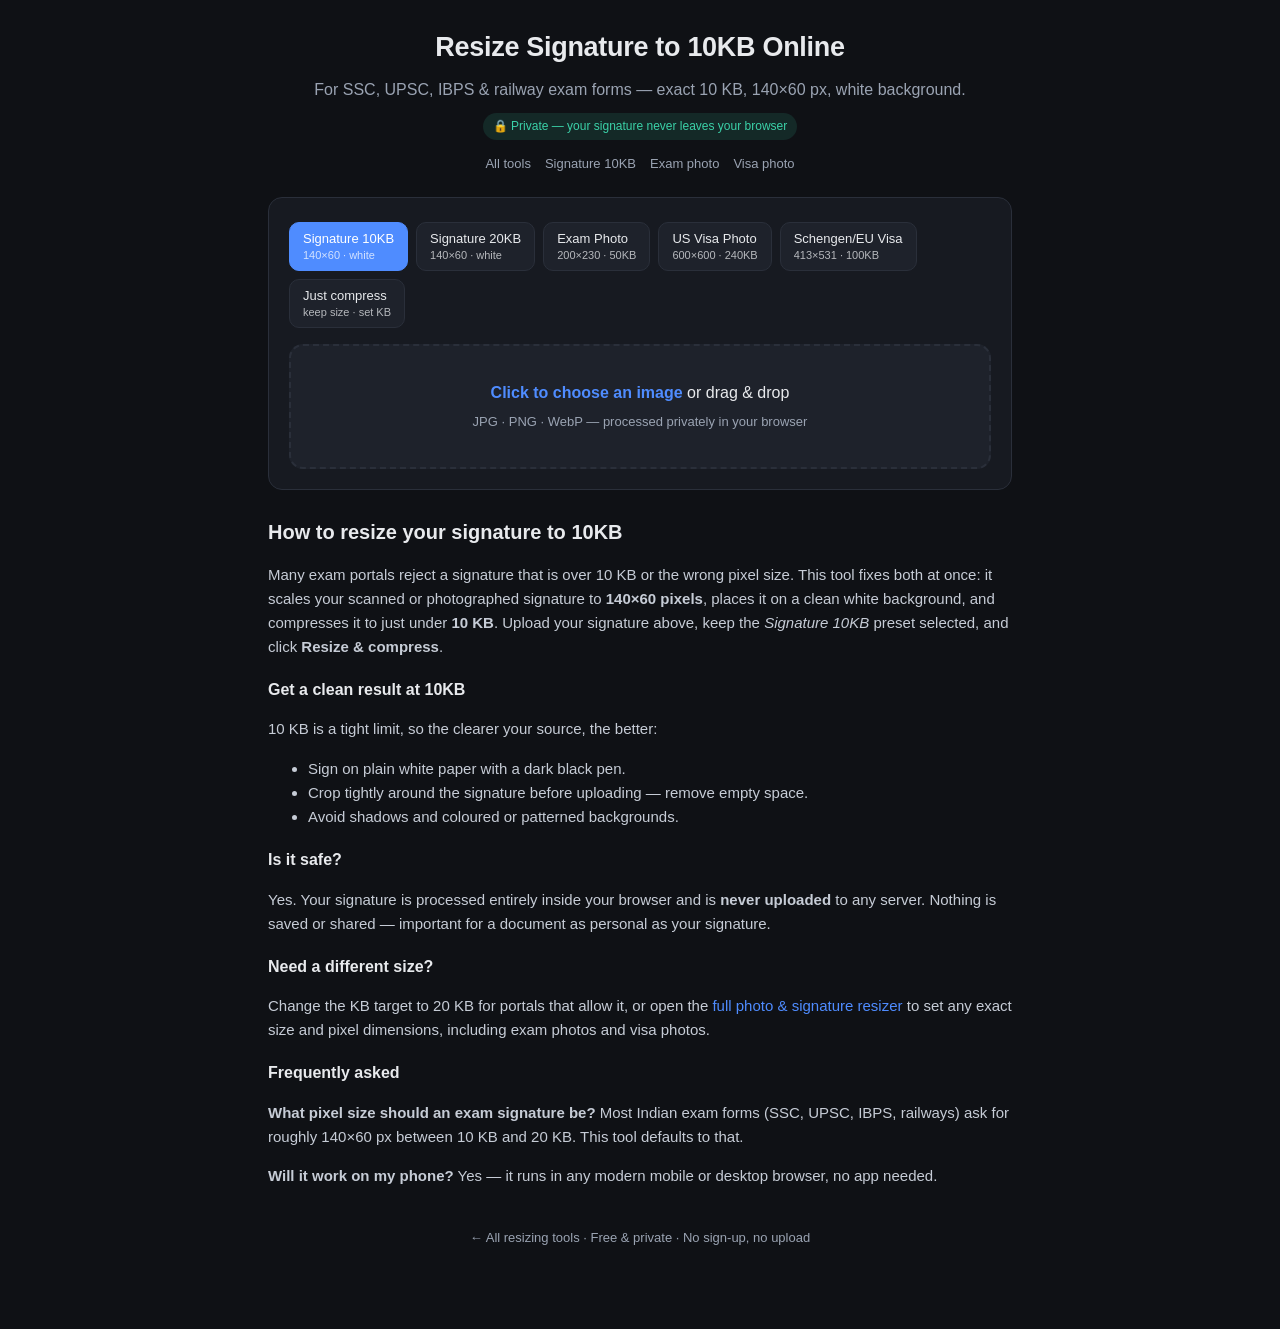
==== resize-signature-to-10kb.html @ f1ba26f4 "Launch: photo & signature resizer (exact KB + exact pixels, client-side) Co-Authored-By: Claude Opus" ====
<!DOCTYPE html>
<html lang="en">
<head>
<meta charset="UTF-8">
<meta name="viewport" content="width=device-width, initial-scale=1.0">
<title>Resize Signature to 10KB Online — Free, for SSC, UPSC &amp; Exam Forms</title>
<meta name="description" content="Resize your signature to 10KB online for SSC, UPSC, IBPS and railway exam forms. Set exact KB and pixel size (140×60) with a white background. Free, no upload — 100% in your browser.">
<meta name="robots" content="index, follow">
<meta property="og:title" content="Resize Signature to 10KB Online — Free & Private">
<meta property="og:description" content="Shrink a scanned signature to exactly 10KB and 140×60 px for exam forms, right in your browser. Nothing uploaded.">
<meta property="og:type" content="website">
<link rel="icon" href="favicon.svg" type="image/svg+xml">
<link rel="stylesheet" href="assets/style.css">
</head>
<body>
<div class="wrap">
  <header class="site">
    <h1>Resize Signature to 10KB Online</h1>
    <p class="sub">For SSC, UPSC, IBPS &amp; railway exam forms — exact 10&nbsp;KB, 140×60&nbsp;px, white background.</p>
    <span class="badge">🔒 Private — your signature never leaves your browser</span>
    <nav class="nav">
      <a href="index.html">All tools</a>
      <a href="resize-signature-to-10kb.html">Signature 10KB</a>
      <a href="index.html">Exam photo</a>
      <a href="index.html">Visa photo</a>
    </nav>
  </header>

  <div id="app-tool" data-preset="sig10"></div>

  <section class="content">
    <h2>How to resize your signature to 10KB</h2>
    <p>Many exam portals reject a signature that is over 10&nbsp;KB or the wrong pixel size. This tool fixes both at once:
    it scales your scanned or photographed signature to <strong>140×60&nbsp;pixels</strong>, places it on a clean white
    background, and compresses it to just under <strong>10&nbsp;KB</strong>. Upload your signature above, keep the
    <em>Signature 10KB</em> preset selected, and click <strong>Resize &amp; compress</strong>.</p>

    <h3>Get a clean result at 10KB</h3>
    <p>10&nbsp;KB is a tight limit, so the clearer your source, the better:</p>
    <ul>
      <li>Sign on plain white paper with a dark black pen.</li>
      <li>Crop tightly around the signature before uploading — remove empty space.</li>
      <li>Avoid shadows and coloured or patterned backgrounds.</li>
    </ul>

    <h3>Is it safe?</h3>
    <p>Yes. Your signature is processed entirely inside your browser and is <strong>never uploaded</strong> to any
    server. Nothing is saved or shared — important for a document as personal as your signature.</p>

    <h3>Need a different size?</h3>
    <p>Change the KB target to 20&nbsp;KB for portals that allow it, or open the
    <a href="index.html">full photo &amp; signature resizer</a> to set any exact size and pixel dimensions, including
    exam photos and visa photos.</p>

    <h3>Frequently asked</h3>
    <p><strong>What pixel size should an exam signature be?</strong> Most Indian exam forms (SSC, UPSC, IBPS, railways)
    ask for roughly 140×60&nbsp;px between 10&nbsp;KB and 20&nbsp;KB. This tool defaults to that.</p>
    <p><strong>Will it work on my phone?</strong> Yes — it runs in any modern mobile or desktop browser, no app needed.</p>
  </section>

  <footer>
    <a href="index.html">← All resizing tools</a> · Free &amp; private · No sign-up, no upload
  </footer>
</div>
<script src="assets/app.js"></script>
</body>
</html>
---- assets/style.css ----
:root{
  --bg:#0f1115; --card:#171a21; --card2:#1e222b; --line:#2a2f3a;
  --fg:#e8eaed; --muted:#9aa3b2; --accent:#4f8cff; --accent2:#3bd1a8;
  --danger:#ff6b6b; --radius:14px;
}
*{box-sizing:border-box}
body{margin:0;font-family:-apple-system,BlinkMacSystemFont,"Segoe UI",Roboto,Helvetica,Arial,sans-serif;
  background:var(--bg);color:var(--fg);line-height:1.6;}
a{color:var(--accent);text-decoration:none;}
a:hover{text-decoration:underline;}
.wrap{max-width:780px;margin:0 auto;padding:26px 18px 80px;}
header.site{text-align:center;margin-bottom:22px;}
header.site h1{font-size:27px;margin:0 0 8px;letter-spacing:-.3px;}
header.site .sub{color:var(--muted);font-size:16px;margin:0;}
.badge{display:inline-block;background:rgba(59,209,168,.12);color:var(--accent2);
  padding:4px 10px;border-radius:999px;font-size:12px;margin-top:10px;}
.nav{display:flex;gap:14px;flex-wrap:wrap;justify-content:center;font-size:13px;margin:14px 0 0;}
.nav a{color:var(--muted);}
.card{background:var(--card);border:1px solid var(--line);border-radius:var(--radius);padding:20px;margin-bottom:18px;}

/* tool */
.drop{border:2px dashed var(--line);border-radius:var(--radius);padding:34px 18px;text-align:center;
  cursor:pointer;transition:.15s;background:var(--card2);}
.drop.drag{border-color:var(--accent);background:rgba(79,140,255,.08);}
.drop strong{color:var(--accent);}
.drop p{margin:6px 0 0;color:var(--muted);font-size:13px;}
.presets{display:flex;flex-wrap:wrap;gap:8px;margin:4px 0 16px;}
.preset{background:var(--card2);border:1px solid var(--line);color:var(--fg);padding:8px 13px;
  border-radius:10px;cursor:pointer;font-size:13px;transition:.12s;text-align:left;line-height:1.3;}
.preset:hover{border-color:var(--accent);}
.preset.active{background:var(--accent);border-color:var(--accent);color:#fff;}
.preset small{display:block;opacity:.75;font-size:11px;}
.controls{display:none;margin-top:16px;}
.grid{display:grid;grid-template-columns:1fr 1fr;gap:12px;margin-bottom:14px;}
.field label{display:block;font-size:12px;color:var(--muted);margin-bottom:4px;}
.field input,.field select{width:100%;background:var(--card2);border:1px solid var(--line);
  color:var(--fg);padding:9px 11px;border-radius:10px;font-size:14px;}
.kbchips{display:flex;gap:6px;flex-wrap:wrap;margin-top:6px;}
.kbchip{background:var(--card2);border:1px solid var(--line);color:var(--muted);padding:4px 10px;
  border-radius:999px;cursor:pointer;font-size:12px;}
.kbchip.active{background:var(--accent);border-color:var(--accent);color:#fff;}
.btn{background:var(--accent);color:#fff;border:none;padding:13px 22px;border-radius:11px;
  font-size:15px;font-weight:600;cursor:pointer;transition:.12s;width:100%;}
.btn:hover{filter:brightness(1.08);}
.btn:disabled{opacity:.5;cursor:not-allowed;}
.btn.ghost{background:var(--card2);border:1px solid var(--line);color:var(--fg);}
.result{display:none;margin-top:16px;}
.preview{display:flex;gap:16px;align-items:center;flex-wrap:wrap;}
.preview img{max-width:140px;max-height:140px;border-radius:10px;border:1px solid var(--line);background:#fff;}
.stats{flex:1;min-width:200px;font-size:14px;}
.stats div{display:flex;justify-content:space-between;padding:4px 0;border-bottom:1px solid var(--line);}
.stats .big{color:var(--accent2);font-weight:700;}
.note{font-size:13px;color:var(--muted);margin-top:10px;}
.warn{color:var(--danger);}

/* content */
.content h2{font-size:20px;margin:26px 0 10px;}
.content h3{font-size:16px;margin:18px 0 6px;}
.content p,.content li{color:#c6ccd6;font-size:15px;}
footer{text-align:center;color:var(--muted);font-size:13px;margin-top:40px;}
footer a{color:var(--muted);}
@media(max-width:480px){.grid{grid-template-columns:1fr;}}
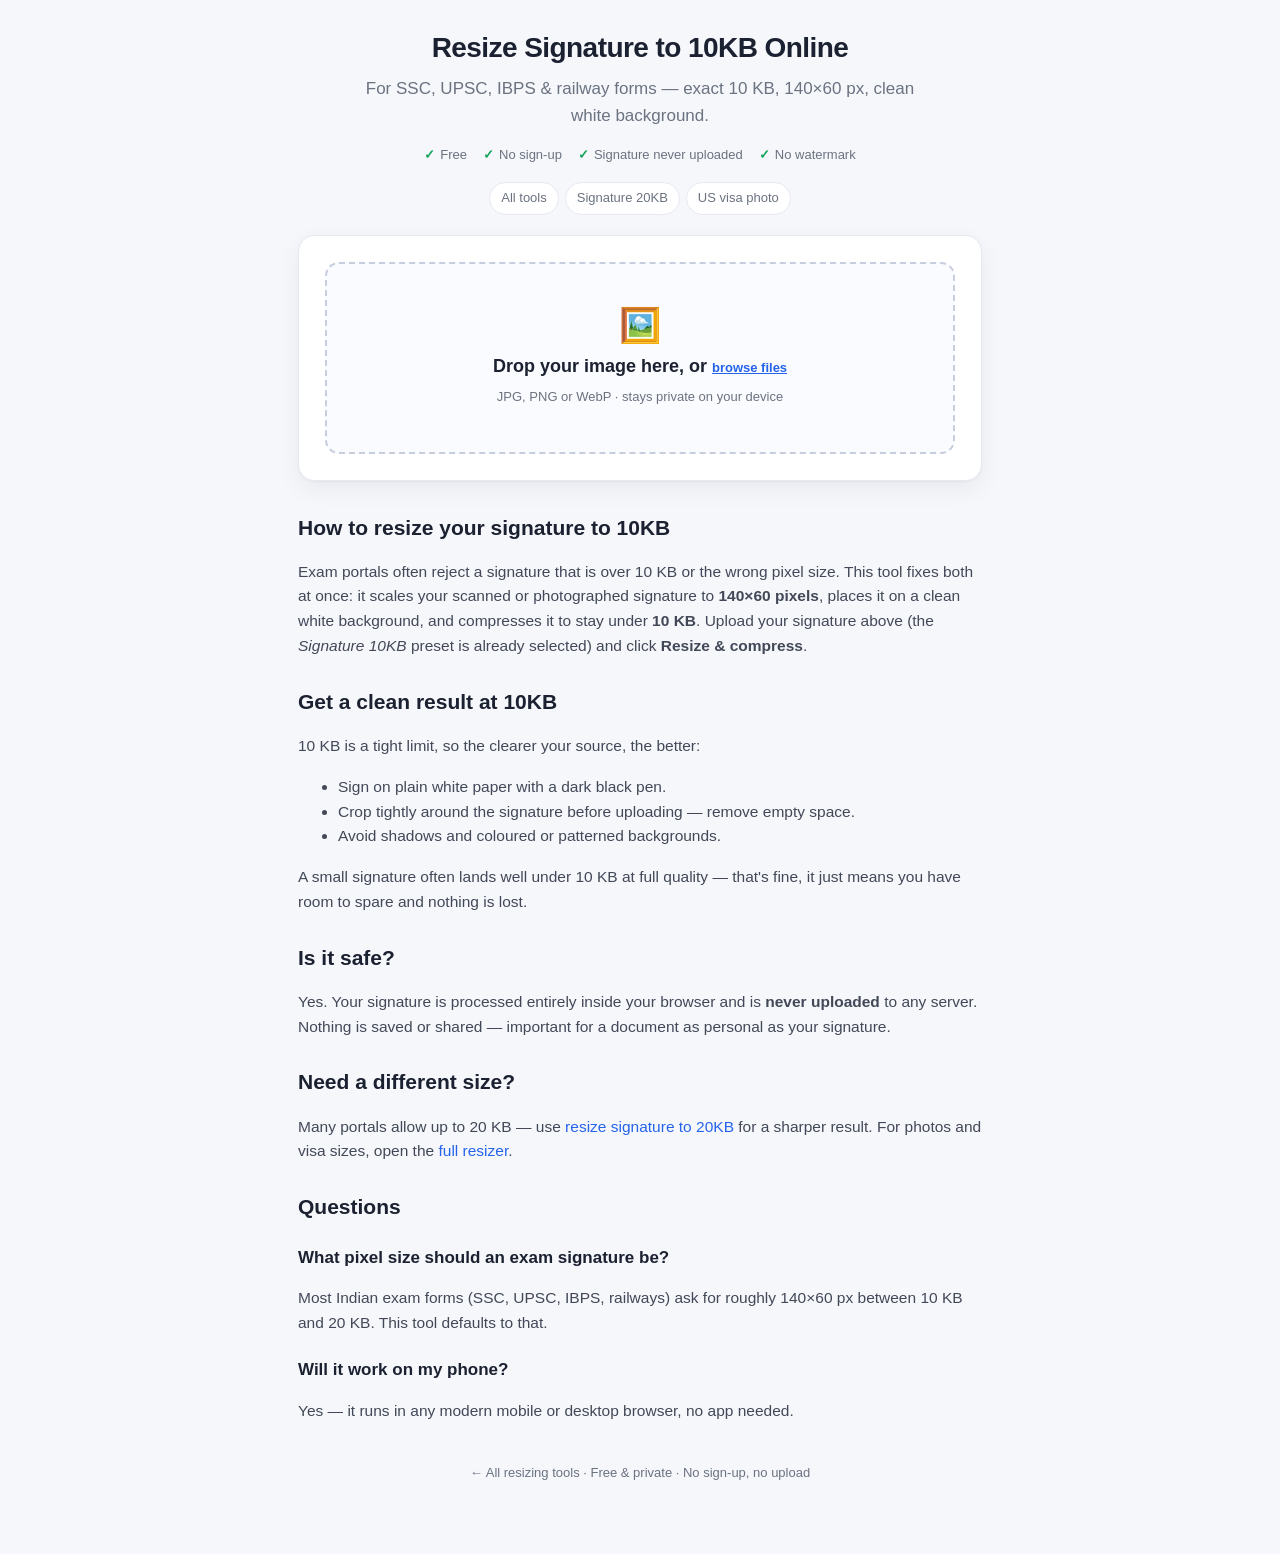
==== commit 29a48322: "Redesign: light trustworthy UI, compress-first default, before/after, clearer messaging; add signatu" ====
--- a/resize-signature-to-10kb.html
+++ b/resize-signature-to-10kb.html
@@ -4,63 +4,64 @@
 <meta charset="UTF-8">
 <meta name="viewport" content="width=device-width, initial-scale=1.0">
 <title>Resize Signature to 10KB Online — Free, for SSC, UPSC &amp; Exam Forms</title>
-<meta name="description" content="Resize your signature to 10KB online for SSC, UPSC, IBPS and railway exam forms. Set exact KB and pixel size (140×60) with a white background. Free, no upload — 100% in your browser.">
+<meta name="description" content="Resize your signature to 10KB online for SSC, UPSC, IBPS and railway exam forms. Set exact 10KB and 140×60 pixels with a white background. Free, no upload — 100% in your browser.">
 <meta name="robots" content="index, follow">
 <meta property="og:title" content="Resize Signature to 10KB Online — Free & Private">
 <meta property="og:description" content="Shrink a scanned signature to exactly 10KB and 140×60 px for exam forms, right in your browser. Nothing uploaded.">
 <meta property="og:type" content="website">
 <link rel="icon" href="favicon.svg" type="image/svg+xml">
+<link rel="canonical" href="https://lemonsea-ai.github.io/photo-signature-resizer/resize-signature-to-10kb.html">
 <link rel="stylesheet" href="assets/style.css">
 </head>
 <body>
 <div class="wrap">
   <header class="site">
     <h1>Resize Signature to 10KB Online</h1>
-    <p class="sub">For SSC, UPSC, IBPS &amp; railway exam forms — exact 10&nbsp;KB, 140×60&nbsp;px, white background.</p>
-    <span class="badge">🔒 Private — your signature never leaves your browser</span>
+    <p class="sub">For SSC, UPSC, IBPS &amp; railway forms — exact 10&nbsp;KB, 140×60&nbsp;px, clean white background.</p>
+    <div class="trust"><span>Free</span><span>No sign-up</span><span>Signature never uploaded</span><span>No watermark</span></div>
     <nav class="nav">
       <a href="index.html">All tools</a>
-      <a href="resize-signature-to-10kb.html">Signature 10KB</a>
-      <a href="index.html">Exam photo</a>
-      <a href="index.html">Visa photo</a>
+      <a href="resize-signature-to-20kb.html">Signature 20KB</a>
+      <a href="us-visa-photo-size.html">US visa photo</a>
     </nav>
   </header>
 
-  <div id="app-tool" data-preset="sig10"></div>
+  <div class="card"><div id="app-tool" data-preset="sig10"></div></div>
 
   <section class="content">
     <h2>How to resize your signature to 10KB</h2>
-    <p>Many exam portals reject a signature that is over 10&nbsp;KB or the wrong pixel size. This tool fixes both at once:
-    it scales your scanned or photographed signature to <strong>140×60&nbsp;pixels</strong>, places it on a clean white
-    background, and compresses it to just under <strong>10&nbsp;KB</strong>. Upload your signature above, keep the
-    <em>Signature 10KB</em> preset selected, and click <strong>Resize &amp; compress</strong>.</p>
+    <p>Exam portals often reject a signature that is over 10&nbsp;KB or the wrong pixel size. This tool fixes both at
+    once: it scales your scanned or photographed signature to <strong>140×60&nbsp;pixels</strong>, places it on a clean
+    white background, and compresses it to stay under <strong>10&nbsp;KB</strong>. Upload your signature above (the
+    <em>Signature 10KB</em> preset is already selected) and click <strong>Resize &amp; compress</strong>.</p>
 
-    <h3>Get a clean result at 10KB</h3>
+    <h2>Get a clean result at 10KB</h2>
     <p>10&nbsp;KB is a tight limit, so the clearer your source, the better:</p>
     <ul>
       <li>Sign on plain white paper with a dark black pen.</li>
       <li>Crop tightly around the signature before uploading — remove empty space.</li>
       <li>Avoid shadows and coloured or patterned backgrounds.</li>
     </ul>
+    <p>A small signature often lands well under 10&nbsp;KB at full quality — that's fine, it just means you have room to
+    spare and nothing is lost.</p>
 
-    <h3>Is it safe?</h3>
+    <h2>Is it safe?</h2>
     <p>Yes. Your signature is processed entirely inside your browser and is <strong>never uploaded</strong> to any
     server. Nothing is saved or shared — important for a document as personal as your signature.</p>
 
-    <h3>Need a different size?</h3>
-    <p>Change the KB target to 20&nbsp;KB for portals that allow it, or open the
-    <a href="index.html">full photo &amp; signature resizer</a> to set any exact size and pixel dimensions, including
-    exam photos and visa photos.</p>
+    <h2>Need a different size?</h2>
+    <p>Many portals allow up to 20&nbsp;KB — use <a href="resize-signature-to-20kb.html">resize signature to 20KB</a> for
+    a sharper result. For photos and visa sizes, open the <a href="index.html">full resizer</a>.</p>
 
-    <h3>Frequently asked</h3>
-    <p><strong>What pixel size should an exam signature be?</strong> Most Indian exam forms (SSC, UPSC, IBPS, railways)
-    ask for roughly 140×60&nbsp;px between 10&nbsp;KB and 20&nbsp;KB. This tool defaults to that.</p>
-    <p><strong>Will it work on my phone?</strong> Yes — it runs in any modern mobile or desktop browser, no app needed.</p>
+    <h2>Questions</h2>
+    <h3>What pixel size should an exam signature be?</h3>
+    <p>Most Indian exam forms (SSC, UPSC, IBPS, railways) ask for roughly 140×60&nbsp;px between 10&nbsp;KB and
+    20&nbsp;KB. This tool defaults to that.</p>
+    <h3>Will it work on my phone?</h3>
+    <p>Yes — it runs in any modern mobile or desktop browser, no app needed.</p>
   </section>
 
-  <footer>
-    <a href="index.html">← All resizing tools</a> · Free &amp; private · No sign-up, no upload
-  </footer>
+  <footer><a href="index.html">← All resizing tools</a> · Free &amp; private · No sign-up, no upload</footer>
 </div>
 <script src="assets/app.js"></script>
 </body>
--- a/assets/style.css
+++ b/assets/style.css
@@ -1,62 +1,124 @@
 :root{
-  --bg:#0f1115; --card:#171a21; --card2:#1e222b; --line:#2a2f3a;
-  --fg:#e8eaed; --muted:#9aa3b2; --accent:#4f8cff; --accent2:#3bd1a8;
-  --danger:#ff6b6b; --radius:14px;
+  --bg:#f5f7fb; --card:#ffffff; --ink:#1b2130; --muted:#6b7280; --line:#e6e9f0;
+  --brand:#2563eb; --brand-d:#1d4ed8; --ok:#15a35a; --okbg:#eafaf1; --warn:#c23b3b;
+  --radius:16px; --shadow:0 1px 2px rgba(16,24,40,.04),0 8px 24px rgba(16,24,40,.06);
 }
 *{box-sizing:border-box}
-body{margin:0;font-family:-apple-system,BlinkMacSystemFont,"Segoe UI",Roboto,Helvetica,Arial,sans-serif;
-  background:var(--bg);color:var(--fg);line-height:1.6;}
-a{color:var(--accent);text-decoration:none;}
-a:hover{text-decoration:underline;}
-.wrap{max-width:780px;margin:0 auto;padding:26px 18px 80px;}
-header.site{text-align:center;margin-bottom:22px;}
-header.site h1{font-size:27px;margin:0 0 8px;letter-spacing:-.3px;}
-header.site .sub{color:var(--muted);font-size:16px;margin:0;}
-.badge{display:inline-block;background:rgba(59,209,168,.12);color:var(--accent2);
-  padding:4px 10px;border-radius:999px;font-size:12px;margin-top:10px;}
-.nav{display:flex;gap:14px;flex-wrap:wrap;justify-content:center;font-size:13px;margin:14px 0 0;}
-.nav a{color:var(--muted);}
-.card{background:var(--card);border:1px solid var(--line);border-radius:var(--radius);padding:20px;margin-bottom:18px;}
+html{-webkit-text-size-adjust:100%}
+body{margin:0;background:var(--bg);color:var(--ink);line-height:1.6;
+  font-family:-apple-system,BlinkMacSystemFont,"Segoe UI",Roboto,Helvetica,Arial,sans-serif;}
+a{color:var(--brand);text-decoration:none}
+a:hover{text-decoration:underline}
+.wrap{max-width:720px;margin:0 auto;padding:30px 18px 70px}
 
-/* tool */
-.drop{border:2px dashed var(--line);border-radius:var(--radius);padding:34px 18px;text-align:center;
-  cursor:pointer;transition:.15s;background:var(--card2);}
-.drop.drag{border-color:var(--accent);background:rgba(79,140,255,.08);}
-.drop strong{color:var(--accent);}
-.drop p{margin:6px 0 0;color:var(--muted);font-size:13px;}
-.presets{display:flex;flex-wrap:wrap;gap:8px;margin:4px 0 16px;}
-.preset{background:var(--card2);border:1px solid var(--line);color:var(--fg);padding:8px 13px;
-  border-radius:10px;cursor:pointer;font-size:13px;transition:.12s;text-align:left;line-height:1.3;}
-.preset:hover{border-color:var(--accent);}
-.preset.active{background:var(--accent);border-color:var(--accent);color:#fff;}
-.preset small{display:block;opacity:.75;font-size:11px;}
-.controls{display:none;margin-top:16px;}
-.grid{display:grid;grid-template-columns:1fr 1fr;gap:12px;margin-bottom:14px;}
-.field label{display:block;font-size:12px;color:var(--muted);margin-bottom:4px;}
-.field input,.field select{width:100%;background:var(--card2);border:1px solid var(--line);
-  color:var(--fg);padding:9px 11px;border-radius:10px;font-size:14px;}
-.kbchips{display:flex;gap:6px;flex-wrap:wrap;margin-top:6px;}
-.kbchip{background:var(--card2);border:1px solid var(--line);color:var(--muted);padding:4px 10px;
-  border-radius:999px;cursor:pointer;font-size:12px;}
-.kbchip.active{background:var(--accent);border-color:var(--accent);color:#fff;}
-.btn{background:var(--accent);color:#fff;border:none;padding:13px 22px;border-radius:11px;
-  font-size:15px;font-weight:600;cursor:pointer;transition:.12s;width:100%;}
-.btn:hover{filter:brightness(1.08);}
-.btn:disabled{opacity:.5;cursor:not-allowed;}
-.btn.ghost{background:var(--card2);border:1px solid var(--line);color:var(--fg);}
-.result{display:none;margin-top:16px;}
-.preview{display:flex;gap:16px;align-items:center;flex-wrap:wrap;}
-.preview img{max-width:140px;max-height:140px;border-radius:10px;border:1px solid var(--line);background:#fff;}
-.stats{flex:1;min-width:200px;font-size:14px;}
-.stats div{display:flex;justify-content:space-between;padding:4px 0;border-bottom:1px solid var(--line);}
-.stats .big{color:var(--accent2);font-weight:700;}
-.note{font-size:13px;color:var(--muted);margin-top:10px;}
-.warn{color:var(--danger);}
+/* header */
+header.site{text-align:center;margin-bottom:20px}
+header.site h1{font-size:28px;line-height:1.25;margin:0 0 10px;letter-spacing:-.02em}
+header.site .sub{color:var(--muted);font-size:17px;margin:0 auto;max-width:560px}
+.trust{display:flex;flex-wrap:wrap;gap:8px 16px;justify-content:center;margin:16px 0 0;
+  font-size:13px;color:var(--muted)}
+.trust span{display:inline-flex;align-items:center;gap:5px}
+.trust span::before{content:"✓";color:var(--ok);font-weight:800}
+.nav{display:flex;gap:6px;flex-wrap:wrap;justify-content:center;margin:16px 0 0}
+.nav a{font-size:13px;color:var(--muted);background:#fff;border:1px solid var(--line);
+  padding:5px 11px;border-radius:999px}
+.nav a:hover{border-color:var(--brand);color:var(--brand);text-decoration:none}
+
+/* card / tool */
+.card{background:var(--card);border:1px solid var(--line);border-radius:var(--radius);
+  box-shadow:var(--shadow);padding:20px}
+.tool{padding:6px}
+.uploader{border:2px dashed #c6cedd;border-radius:14px;padding:44px 20px;text-align:center;
+  cursor:pointer;transition:.15s;background:#fafbfe}
+.uploader:hover,.uploader.drag{border-color:var(--brand);background:#f0f5ff}
+.up-ico{font-size:34px;line-height:1}
+.up-title{font-size:18px;font-weight:600;margin-top:10px}
+.up-title .lk{color:var(--brand);text-decoration:underline}
+.up-sub{color:var(--muted);font-size:13px;margin-top:6px}
+
+.errbox{background:#fff4f4;border:1px solid #f3c9c9;color:var(--warn);border-radius:12px;
+  padding:12px 14px;margin-top:14px;font-size:14px}
+
+.editor{margin-top:4px}
+.orig{display:flex;gap:14px;align-items:center;padding:12px;border:1px solid var(--line);
+  border-radius:12px;background:#fafbfe;margin-bottom:18px}
+.thumb{width:78px;height:78px;object-fit:contain;background:#fff;border:1px solid var(--line);border-radius:8px}
+.orig-meta{min-width:0}
+.fname{font-weight:600;overflow:hidden;text-overflow:ellipsis;white-space:nowrap}
+.orig-meta .muted{color:var(--muted);font-size:13px}
+.lk{background:none;border:none;color:var(--brand);cursor:pointer;font-size:13px;padding:4px 0;text-decoration:underline}
+
+.opt-label{display:block;font-weight:600;font-size:14px;margin:0 0 8px}
+.chips{display:flex;flex-wrap:wrap;gap:8px}
+.chip{background:#fff;border:1.5px solid var(--line);color:var(--ink);padding:9px 15px;
+  border-radius:10px;cursor:pointer;font-size:14px;font-weight:500;transition:.12s}
+.chip:hover{border-color:var(--brand)}
+.chip.active{background:var(--brand);border-color:var(--brand);color:#fff}
+.custom-kb{margin-top:10px;color:var(--muted);font-size:14px;display:flex;align-items:center;gap:8px}
+.custom-kb input{width:100px}
+input[type=number],select{background:#fff;border:1.5px solid var(--line);color:var(--ink);
+  padding:9px 11px;border-radius:10px;font-size:14px;font-family:inherit}
+input[type=number]:focus,select:focus{outline:none;border-color:var(--brand)}
+
+details.advanced{margin-top:18px;border:1px solid var(--line);border-radius:12px;background:#fafbfe}
+details.advanced>summary{cursor:pointer;padding:12px 14px;font-size:14px;font-weight:600;list-style:none}
+details.advanced>summary::-webkit-details-marker{display:none}
+details.advanced>summary::before{content:"▸ ";color:var(--brand)}
+details.advanced[open]>summary::before{content:"▾ "}
+.adv-body{padding:0 14px 14px}
+.presets{display:flex;flex-wrap:wrap;gap:8px;margin-bottom:12px}
+.preset{background:#fff;border:1.5px solid var(--line);border-radius:10px;padding:8px 12px;
+  cursor:pointer;font-size:13px;text-align:left;line-height:1.3;color:var(--ink)}
+.preset:hover{border-color:var(--brand)}
+.preset.active{background:var(--brand);border-color:var(--brand);color:#fff}
+.preset small{display:block;opacity:.8;font-size:11px}
+.dims{display:grid;grid-template-columns:1fr 1fr;gap:10px}
+.dims label{display:block;font-size:12px;color:var(--muted);margin-bottom:4px}
+.dims>div:last-child{grid-column:1/-1}
+.dims input,.dims select{width:100%}
+
+.btn-go{margin-top:18px;width:100%;background:var(--brand);color:#fff;border:none;
+  padding:15px;border-radius:12px;font-size:16px;font-weight:700;cursor:pointer;transition:.12s}
+.btn-go:hover{background:var(--brand-d)}
+.btn-go:disabled{opacity:.6;cursor:default}
+
+/* result */
+.result{text-align:center}
+.res-head{color:var(--ok);font-weight:700;font-size:15px;margin-bottom:12px}
+.res-head::before{content:"✓ "}
+.compare{display:flex;align-items:stretch;justify-content:center;gap:10px;margin-bottom:6px}
+.col{flex:1;max-width:190px;border:1px solid var(--line);border-radius:12px;padding:12px 8px;background:#fafbfe}
+.col.ok{border-color:#bfe6cf;background:var(--okbg)}
+.col-label{font-size:12px;color:var(--muted);text-transform:uppercase;letter-spacing:.04em}
+.col-size{font-size:20px;font-weight:800;margin:3px 0}
+.col.ok .col-size{color:var(--ok)}
+.col-dim{font-size:12px;color:var(--muted)}
+.arrow{display:flex;align-items:center;color:var(--muted);font-size:20px}
+.saved{color:var(--ok);font-weight:600;font-size:14px;margin:8px 0 14px}
+.res-preview{max-width:100%;max-height:260px;border:1px solid var(--line);border-radius:10px;background:#fff}
+.note{font-size:13px;color:var(--muted);margin:12px 0}
+.note.warn{color:var(--warn)}
+.btn-dl{display:block;margin-top:14px;background:var(--ok);color:#fff;padding:15px;border-radius:12px;
+  font-size:16px;font-weight:700;text-decoration:none}
+.btn-dl:hover{filter:brightness(1.05);text-decoration:none}
+.btn-ghost{margin-top:8px;width:100%;background:#fff;border:1.5px solid var(--line);color:var(--ink);
+  padding:12px;border-radius:12px;font-size:14px;cursor:pointer}
 
 /* content */
-.content h2{font-size:20px;margin:26px 0 10px;}
-.content h3{font-size:16px;margin:18px 0 6px;}
-.content p,.content li{color:#c6ccd6;font-size:15px;}
-footer{text-align:center;color:var(--muted);font-size:13px;margin-top:40px;}
-footer a{color:var(--muted);}
-@media(max-width:480px){.grid{grid-template-columns:1fr;}}
+.content{margin-top:30px}
+.content h2{font-size:21px;margin:26px 0 10px}
+.content h3{font-size:17px;margin:20px 0 6px}
+.content p,.content li{color:#424857;font-size:15.5px}
+.steps{display:grid;grid-template-columns:repeat(3,1fr);gap:12px;margin:8px 0 6px}
+.step{background:#fff;border:1px solid var(--line);border-radius:12px;padding:14px;text-align:center}
+.step .n{width:28px;height:28px;border-radius:50%;background:var(--brand);color:#fff;font-weight:700;
+  display:inline-flex;align-items:center;justify-content:center;margin-bottom:6px}
+.step p{font-size:13.5px;color:#424857;margin:0}
+footer{text-align:center;color:var(--muted);font-size:13px;margin-top:40px}
+footer a{color:var(--muted)}
+@media(max-width:520px){
+  header.site h1{font-size:23px}
+  .steps{grid-template-columns:1fr}
+  .dims{grid-template-columns:1fr}
+  .col-size{font-size:18px}
+}
